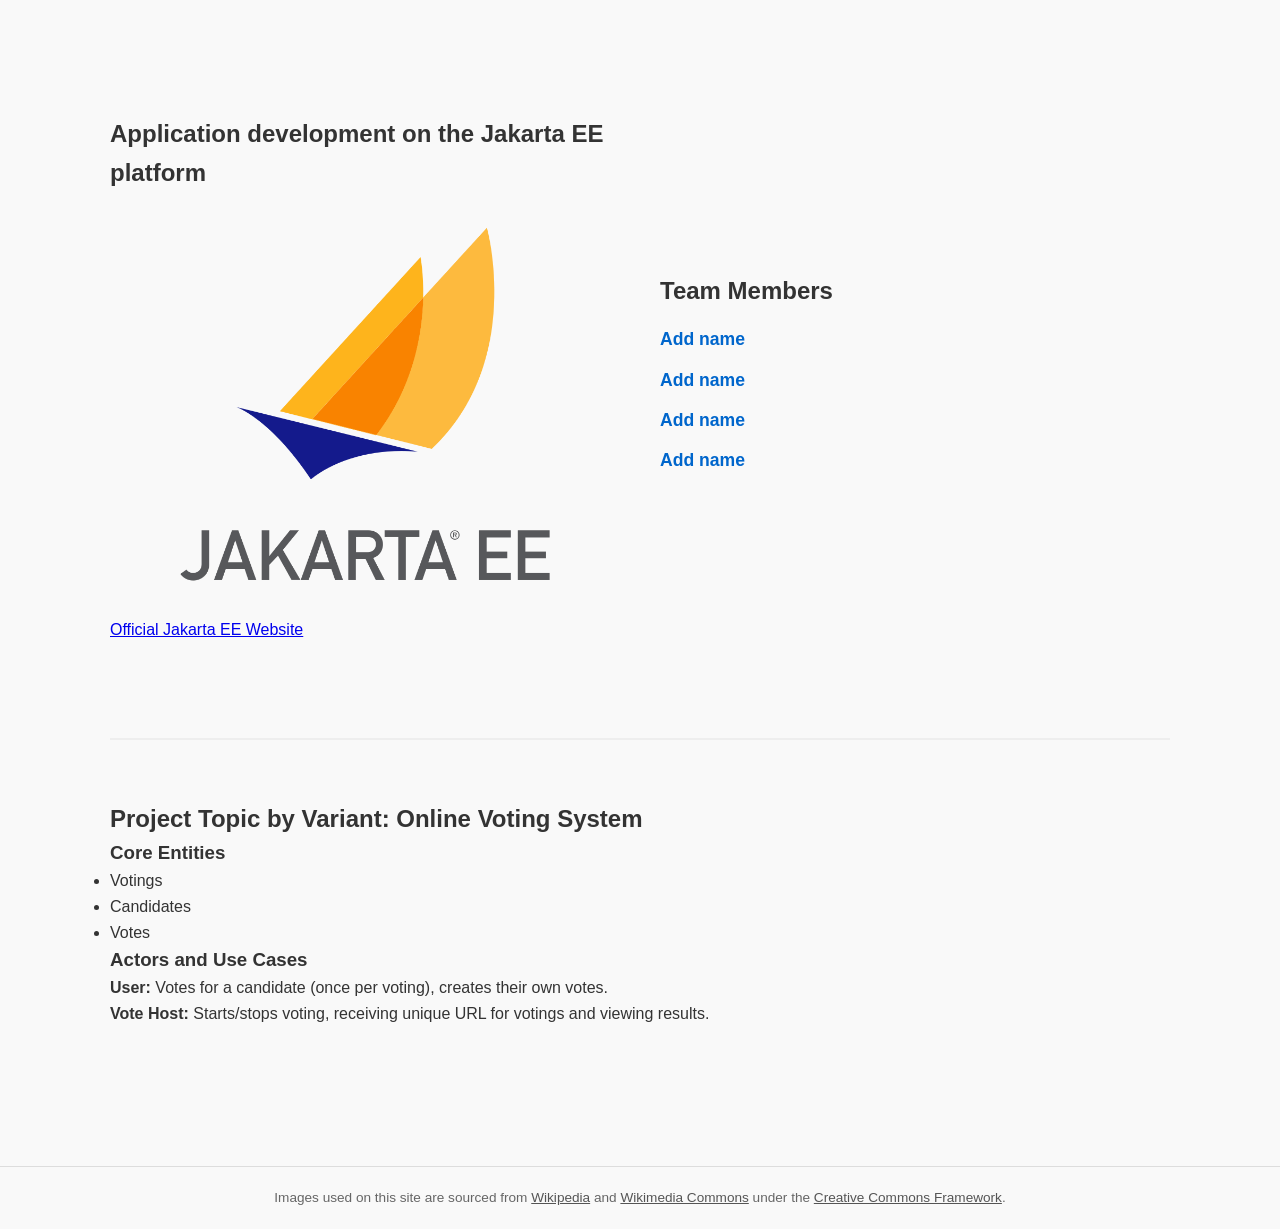
==== lab1/src/main/webapp/index.html @ 1cbaa9f4 "Add base layout for lab 1" ====
<!DOCTYPE html>
<html lang="en">
<head>
<meta charset="UTF-8">
<title>Java EE Laboratory Work 1</title>
<link rel="stylesheet" href="styles.css">
</head>
<body>
	<div class="container">
		<main class="landing-section">
			<section class="left-panel">
				<h1>Application development on the Jakarta EE platform</h1>
				<img class="framework-img" src="images/jakarta-logo.png"
					alt="Jakarta EE Logo"> <br> <a href="https://jakarta.ee"
					target="_blank" rel="noopener">Official Jakarta EE Website</a>
			</section>

			<section class="right-panel">
				<h2>Team Members</h2>
				<ul class="member-list">
					<li><a href="MemberController">Add name</a></li>
					<li><a href="member2.html">Add name</a></li>
					<li><a href="member3.html">Add name</a></li>
					<li><a href="member4.html">Add name</a></li>
				</ul>
			</section>
		</main>

		<section class="variant-section">
			<h2>Project Topic by Variant: Online Voting System</h2>

			<h3>Core Entities</h3>

			<ul>
				<li>Votings</li>
				<li>Candidates</li>
				<li>Votes</li>
			</ul>

			<h3>Actors and Use Cases</h3>
			<p>
				<strong>User:</strong> Votes for a candidate (once per voting),
				creates their own votes.
			</p>
			<p>
				<strong>Vote Host:</strong> Starts/stops voting, receiving unique
				URL for votings and viewing results.
			</p>
		</section>
	</div>
</body>
<footer class="site-footer">
	<p>
		Images used on this site are sourced from <a
			href="https://wikipedia.org" target="_blank" rel="noopener">Wikipedia</a>
		and <a href="https://wikimedia.org" target="_blank" rel="noopener">Wikimedia
			Commons</a> under the <a href="https://creativecommons.org"
			target="_blank" rel="noopener">Creative Commons Framework</a>.
	</p>
</footer>
</html>
---- lab1/src/main/webapp/styles.css ----
@charset "UTF-8";

* {
    box-sizing: border-box;
    margin: 0;
    padding: 0;
}
body {
    font-family: -apple-system, BlinkMacSystemFont, "Segoe UI", Roboto, sans-serif;
    line-height: 1.6;
    color: #333;
    background-color: #f9f9f9;
}
.container {
    max-width: 1100px;
    margin: 0 auto;
    padding: 20px;
}

.landing-section {
    display: flex;
    min-height: 80vh;
    gap: 40px;
    align-items: center;
    border-bottom: 2px solid #eee;
}
.left-panel, .right-panel {
    flex: 1;
}
.framework-img {
    max-width: 100%;
    height: auto;
    border-radius: 8px;
    margin: 15px 0;
}
.member-list {
    list-style: none;
    margin-top: 15px;
}
.member-list li {
    margin-bottom: 12px;
}
.member-list a {
    color: #0066cc;
    text-decoration: none;
    font-weight: bold;
    font-size: 1.1rem;
}
.member-list a:hover {
    text-decoration: underline;
}

.variant-section {
    padding: 60px 0;
}
.entity-list {
    margin: 15px 0 25px 20px;
}

.profile-header {
    text-align: center;
    margin-bottom: 30px;
}
.profile-divider {
    display: flex;
    justify-content: space-between;
    align-items: center;
    border-top: 2px solid #333;
    border-bottom: 2px solid #333;
    padding: 15px 0;
    margin: 20px 0;
}
.contacts-panel {
    display: flex;
    gap: 15px;
    align-items: center;
}
.contact-icon {
    width: 32px;
    height: 32px;
    transition: transform 0.2s;
}
.contact-icon:hover {
    transform: scale(1.1);
}
.back-link {
    display: inline-block;
    margin: 20px 0;
    color: #666;
    text-decoration: none;
}
.back-link:hover {
    color: #000;
}

.contact-icon {
  width: 24px;       
  height: 24px;         
  object-fit: contain; 
  vertical-align: middle; 
  margin: 0 5px;  
}

.site-footer {
    margin-top: 60px;
    padding: 20px 0;
    border-top: 1px solid #ddd;
    text-align: center;
    font-size: 0.85rem;
    color: #666;
}
.site-footer a {
    color: #555;
    text-decoration: underline;
}
.site-footer a:hover {
    color: #000;
}
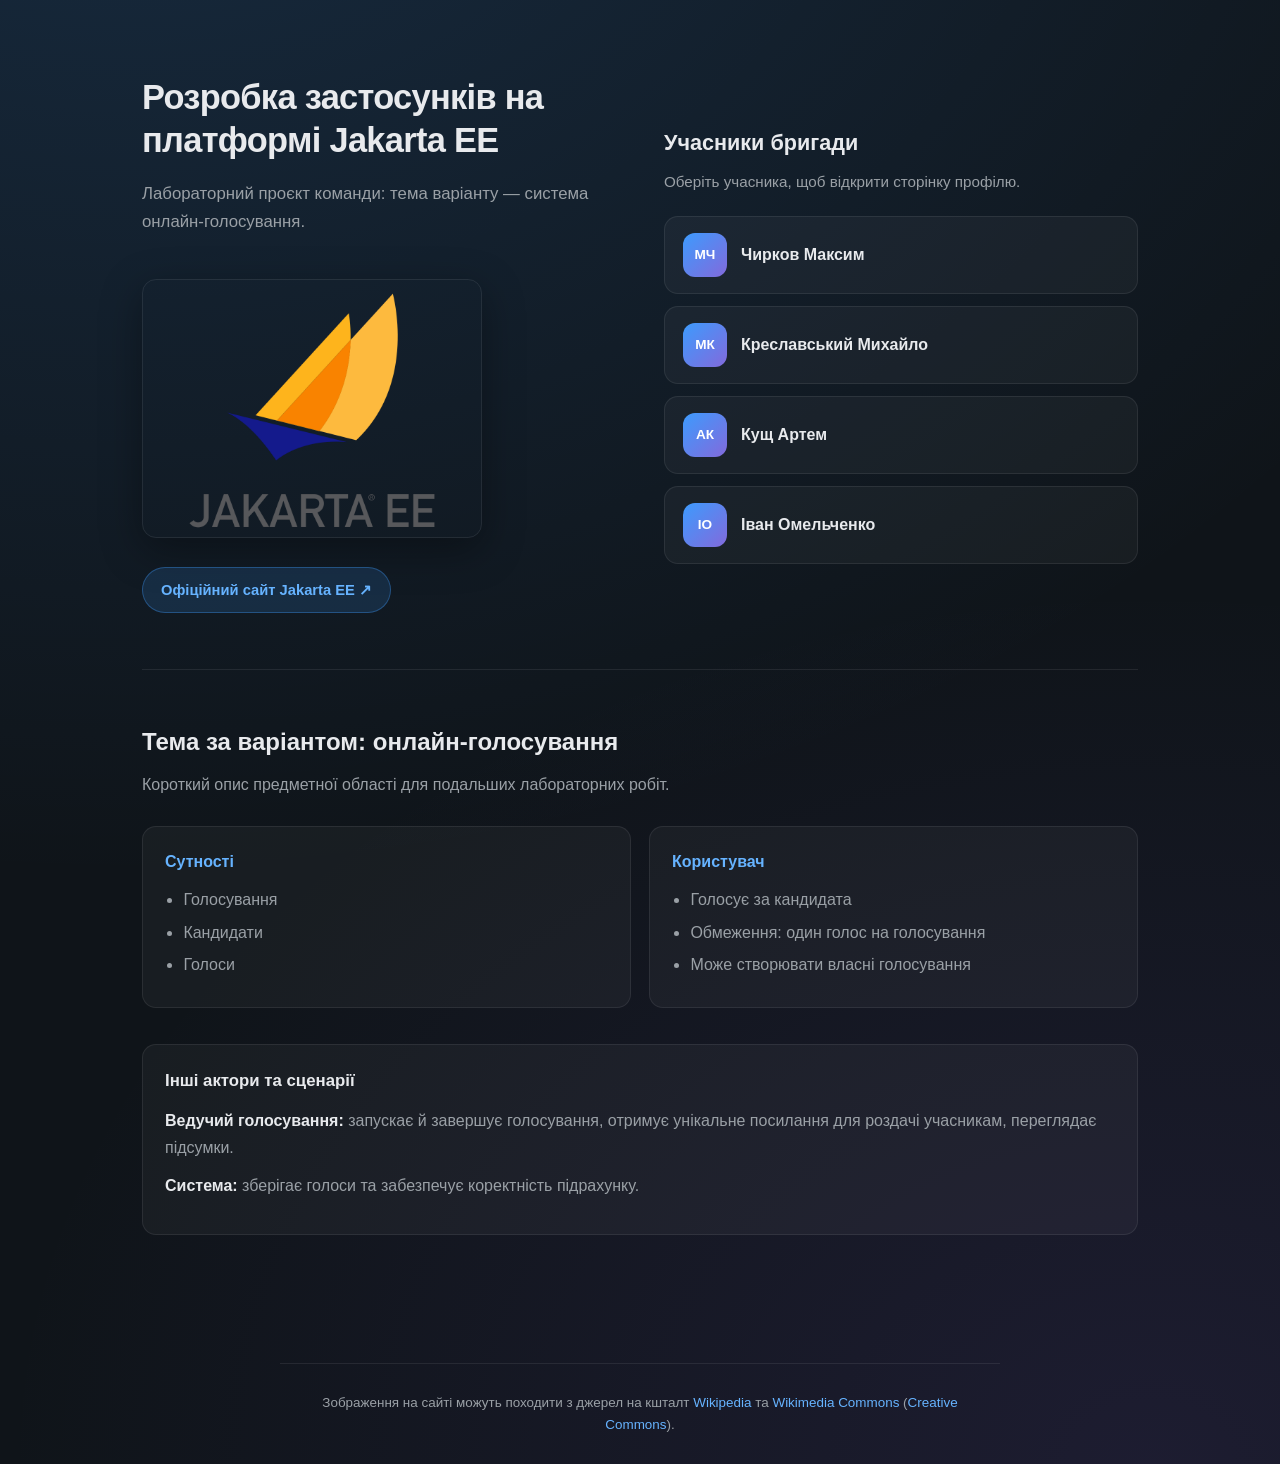
==== commit dd57d0ea: "add members pages, improve UI" ====
--- a/lab1/src/main/webapp/index.html
+++ b/lab1/src/main/webapp/index.html
@@ -1,61 +1,121 @@
-<!DOCTYPE html>
-<html lang="en">
-<head>
-<meta charset="UTF-8">
-<title>Java EE Laboratory Work 1</title>
-<link rel="stylesheet" href="styles.css">
-</head>
-<body>
-	<div class="container">
-		<main class="landing-section">
-			<section class="left-panel">
-				<h1>Application development on the Jakarta EE platform</h1>
-				<img class="framework-img" src="images/jakarta-logo.png"
-					alt="Jakarta EE Logo"> <br> <a href="https://jakarta.ee"
-					target="_blank" rel="noopener">Official Jakarta EE Website</a>
-			</section>
+<!doctype html>
+<html lang="uk">
+  <head>
+    <meta charset="UTF-8" />
+    <meta name="viewport" content="width=device-width, initial-scale=1" />
+    <title>Бригада — Jakarta EE</title>
+    <link rel="stylesheet" href="styles.css" />
+  </head>
+  <body>
+    <div class="container">
+      <main class="landing-section">
+        <section class="left-panel">
+          <h1>Розробка застосунків на платформі Jakarta EE</h1>
+          <p class="lead">
+            Лабораторний проєкт команди: тема варіанту — система
+            онлайн-голосування.
+          </p>
+          <img
+            class="framework-img"
+            src="images/jakarta-logo.png"
+            alt="Логотип Jakarta EE"
+          />
+          <a
+            class="external-pill"
+            href="https://jakarta.ee"
+            target="_blank"
+            rel="noopener"
+            >Офіційний сайт Jakarta EE ↗</a
+          >
+        </section>
 
-			<section class="right-panel">
-				<h2>Team Members</h2>
-				<ul class="member-list">
-					<li><a href="MemberController">Add name</a></li>
-					<li><a href="member2.html">Add name</a></li>
-					<li><a href="member3.html">Add name</a></li>
-					<li><a href="member4.html">Add name</a></li>
-				</ul>
-			</section>
-		</main>
+        <section class="right-panel">
+          <h2>Учасники бригади</h2>
+          <p class="panel-sub">
+            Оберіть учасника, щоб відкрити сторінку профілю.
+          </p>
+          <ul class="member-cards">
+            <li>
+              <a href="member-chyrkov">
+                <span class="avatar" aria-hidden="true">МЧ</span>
+                <span>Чирков Максим</span>
+              </a>
+            </li>
+            <li>
+              <a href="member-kreslavskyi">
+                <span class="avatar" aria-hidden="true">МК</span>
+                <span>Креславський Михайло</span>
+              </a>
+            </li>
+            <li>
+              <a href="member-kushch">
+                <span class="avatar" aria-hidden="true">АК</span>
+                <span>Кущ Артем</span>
+              </a>
+            </li>
+            <li>
+              <a href="member-omelchenko">
+                <span class="avatar" aria-hidden="true">ІО</span>
+                <span>Іван Омельченко</span>
+              </a>
+            </li>
+          </ul>
+        </section>
+      </main>
 
-		<section class="variant-section">
-			<h2>Project Topic by Variant: Online Voting System</h2>
+      <section class="variant-section">
+        <h2>Тема за варіантом: онлайн-голосування</h2>
+        <p class="section-intro">
+          Короткий опис предметної області для подальших лабораторних робіт.
+        </p>
 
-			<h3>Core Entities</h3>
+        <div class="variant-grid">
+          <div class="variant-card">
+            <h3>Сутності</h3>
+            <ul>
+              <li>Голосування</li>
+              <li>Кандидати</li>
+              <li>Голоси</li>
+            </ul>
+          </div>
+          <div class="variant-card">
+            <h3>Користувач</h3>
+            <ul>
+              <li>Голосує за кандидата</li>
+              <li>Обмеження: один голос на голосування</li>
+              <li>Може створювати власні голосування</li>
+            </ul>
+          </div>
+        </div>
 
-			<ul>
-				<li>Votings</li>
-				<li>Candidates</li>
-				<li>Votes</li>
-			</ul>
-
-			<h3>Actors and Use Cases</h3>
-			<p>
-				<strong>User:</strong> Votes for a candidate (once per voting),
-				creates their own votes.
-			</p>
-			<p>
-				<strong>Vote Host:</strong> Starts/stops voting, receiving unique
-				URL for votings and viewing results.
-			</p>
-		</section>
-	</div>
-</body>
-<footer class="site-footer">
-	<p>
-		Images used on this site are sourced from <a
-			href="https://wikipedia.org" target="_blank" rel="noopener">Wikipedia</a>
-		and <a href="https://wikimedia.org" target="_blank" rel="noopener">Wikimedia
-			Commons</a> under the <a href="https://creativecommons.org"
-			target="_blank" rel="noopener">Creative Commons Framework</a>.
-	</p>
-</footer>
+        <div class="actors-block">
+          <h3>Інші актори та сценарії</h3>
+          <p>
+            <strong>Ведучий голосування:</strong> запускає й завершує
+            голосування, отримує унікальне посилання для роздачі учасникам,
+            переглядає підсумки.
+          </p>
+          <p>
+            <strong>Система:</strong> зберігає голоси та забезпечує коректність
+            підрахунку.
+          </p>
+        </div>
+      </section>
+    </div>
+    <footer class="site-footer">
+      <p>
+        Зображення на сайті можуть походити з джерел на кшталт
+        <a href="https://wikipedia.org" target="_blank" rel="noopener"
+          >Wikipedia</a
+        >
+        та
+        <a href="https://wikimedia.org" target="_blank" rel="noopener"
+          >Wikimedia Commons</a
+        >
+        (<a href="https://creativecommons.org" target="_blank" rel="noopener"
+          >Creative Commons</a
+        >).
+      </p>
+    </footer>
+  </body>
 </html>
--- a/lab1/src/main/webapp/styles.css
+++ b/lab1/src/main/webapp/styles.css
@@ -1,119 +1,355 @@
 @charset "UTF-8";
 
+:root {
+  --bg: #0f1419;
+  --bg-elevated: #1a2332;
+  --surface: rgba(255, 255, 255, 0.04);
+  --border: rgba(255, 255, 255, 0.08);
+  --text: #e8eaed;
+  --text-muted: #9aa0a6;
+  --accent: #3d9bfd;
+  --accent-soft: rgba(61, 155, 253, 0.15);
+  --accent-hover: #66b3ff;
+  --radius: 14px;
+  --shadow: 0 12px 40px rgba(0, 0, 0, 0.35);
+}
+
 * {
-    box-sizing: border-box;
-    margin: 0;
-    padding: 0;
-}
+  box-sizing: border-box;
+  margin: 0;
+  padding: 0;
+}
+
 body {
-    font-family: -apple-system, BlinkMacSystemFont, "Segoe UI", Roboto, sans-serif;
-    line-height: 1.6;
-    color: #333;
-    background-color: #f9f9f9;
-}
+  font-family:
+    -apple-system, BlinkMacSystemFont, "Segoe UI", Roboto, "Helvetica Neue",
+    Arial, sans-serif;
+  line-height: 1.65;
+  color: var(--text);
+  background: var(--bg);
+  background-image:
+    radial-gradient(
+      ellipse 120% 80% at 10% -20%,
+      rgba(61, 155, 253, 0.18),
+      transparent
+    ),
+    radial-gradient(
+      ellipse 90% 60% at 90% 100%,
+      rgba(130, 90, 220, 0.12),
+      transparent
+    );
+  min-height: 100vh;
+}
+
 .container {
-    max-width: 1100px;
-    margin: 0 auto;
-    padding: 20px;
-}
-
+  max-width: 1040px;
+  margin: 0 auto;
+  padding: 28px 22px 48px;
+}
+
+/* ——— Landing ——— */
 .landing-section {
-    display: flex;
-    min-height: 80vh;
-    gap: 40px;
-    align-items: center;
-    border-bottom: 2px solid #eee;
-}
-.left-panel, .right-panel {
-    flex: 1;
-}
+  display: grid;
+  grid-template-columns: 1fr 1fr;
+  gap: 48px;
+  align-items: center;
+  padding: 48px 0 56px;
+  border-bottom: 1px solid var(--border);
+}
+
+@media (max-width: 860px) {
+  .landing-section {
+    grid-template-columns: 1fr;
+  }
+}
+
+.left-panel h1 {
+  font-size: clamp(1.65rem, 3.5vw, 2.15rem);
+  font-weight: 700;
+  letter-spacing: -0.02em;
+  line-height: 1.25;
+  margin-bottom: 18px;
+}
+
+.left-panel .lead {
+  color: var(--text-muted);
+  font-size: 1.05rem;
+  margin-bottom: 22px;
+}
+
+.external-pill {
+  display: inline-flex;
+  align-items: center;
+  gap: 8px;
+  margin-top: 8px;
+  padding: 10px 18px;
+  background: var(--accent-soft);
+  border: 1px solid rgba(61, 155, 253, 0.35);
+  border-radius: 999px;
+  color: var(--accent-hover);
+  text-decoration: none;
+  font-weight: 600;
+  font-size: 0.92rem;
+  transition:
+    background 0.2s,
+    transform 0.2s;
+}
+
+.external-pill:hover {
+  background: rgba(61, 155, 253, 0.28);
+  transform: translateY(-1px);
+}
+
 .framework-img {
-    max-width: 100%;
-    height: auto;
-    border-radius: 8px;
-    margin: 15px 0;
-}
-.member-list {
-    list-style: none;
-    margin-top: 15px;
-}
-.member-list li {
-    margin-bottom: 12px;
-}
-.member-list a {
-    color: #0066cc;
-    text-decoration: none;
-    font-weight: bold;
-    font-size: 1.1rem;
-}
-.member-list a:hover {
-    text-decoration: underline;
-}
-
+  max-width: min(100%, 340px);
+  height: auto;
+  border-radius: var(--radius);
+  margin: 22px 0 12px;
+  box-shadow: var(--shadow);
+  border: 1px solid var(--border);
+}
+
+.right-panel h2 {
+  font-size: 1.35rem;
+  font-weight: 700;
+  margin-bottom: 8px;
+}
+
+.right-panel .panel-sub {
+  color: var(--text-muted);
+  font-size: 0.95rem;
+  margin-bottom: 22px;
+}
+
+.member-cards {
+  list-style: none;
+  display: flex;
+  flex-direction: column;
+  gap: 12px;
+}
+
+.member-cards a {
+  display: flex;
+  align-items: center;
+  gap: 14px;
+  padding: 16px 18px;
+  background: var(--surface);
+  border: 1px solid var(--border);
+  border-radius: var(--radius);
+  color: var(--text);
+  text-decoration: none;
+  font-weight: 600;
+  transition:
+    border-color 0.2s,
+    background 0.2s,
+    transform 0.2s;
+}
+
+.member-cards a:hover {
+  border-color: rgba(61, 155, 253, 0.45);
+  background: rgba(61, 155, 253, 0.08);
+  transform: translateX(4px);
+}
+
+.member-cards .avatar {
+  width: 44px;
+  height: 44px;
+  border-radius: 12px;
+  background: linear-gradient(135deg, var(--accent), #826adc);
+  display: flex;
+  align-items: center;
+  justify-content: center;
+  font-size: 0.85rem;
+  font-weight: 700;
+  color: #fff;
+  flex-shrink: 0;
+}
+
+/* ——— Variant section ——— */
 .variant-section {
-    padding: 60px 0;
-}
-.entity-list {
-    margin: 15px 0 25px 20px;
+  padding: 52px 0 24px;
+}
+
+.variant-section h2 {
+  font-size: 1.5rem;
+  margin-bottom: 10px;
+}
+
+.variant-section > p.section-intro {
+  color: var(--text-muted);
+  margin-bottom: 28px;
+  max-width: 62ch;
+}
+
+.variant-grid {
+  display: grid;
+  grid-template-columns: repeat(auto-fit, minmax(240px, 1fr));
+  gap: 18px;
+  margin-bottom: 36px;
+}
+
+.variant-card {
+  padding: 22px;
+  background: var(--surface);
+  border: 1px solid var(--border);
+  border-radius: var(--radius);
+}
+
+.variant-card h3 {
+  font-size: 1rem;
+  color: var(--accent-hover);
+  margin-bottom: 12px;
+}
+
+.variant-card ul {
+  margin-left: 1.15rem;
+  color: var(--text-muted);
+}
+
+.variant-card ul li {
+  margin-bottom: 6px;
+}
+
+.actors-block {
+  padding: 22px;
+  background: var(--surface);
+  border: 1px solid var(--border);
+  border-radius: var(--radius);
+}
+
+.actors-block h3 {
+  margin-bottom: 14px;
+  font-size: 1.05rem;
+}
+
+.actors-block p {
+  margin-bottom: 12px;
+  color: var(--text-muted);
+}
+
+.actors-block strong {
+  color: var(--text);
+}
+
+/* ——— Profile pages ——— */
+.profile-page .back-link {
+  display: inline-flex;
+  align-items: center;
+  gap: 8px;
+  margin-bottom: 28px;
+  padding: 8px 14px;
+  border-radius: 999px;
+  background: var(--surface);
+  border: 1px solid var(--border);
+  color: var(--text-muted);
+  text-decoration: none;
+  font-size: 0.9rem;
+  font-weight: 500;
+  transition:
+    color 0.2s,
+    border-color 0.2s;
+}
+
+.profile-page .back-link:hover {
+  color: var(--accent-hover);
+  border-color: rgba(61, 155, 253, 0.35);
+}
+
+.profile-card {
+  background: var(--surface);
+  border: 1px solid var(--border);
+  border-radius: calc(var(--radius) + 4px);
+  padding: 36px 32px 40px;
+  box-shadow: var(--shadow);
 }
 
 .profile-header {
-    text-align: center;
-    margin-bottom: 30px;
-}
-.profile-divider {
-    display: flex;
-    justify-content: space-between;
-    align-items: center;
-    border-top: 2px solid #333;
-    border-bottom: 2px solid #333;
-    padding: 15px 0;
-    margin: 20px 0;
-}
+  text-align: center;
+  margin-bottom: 28px;
+}
+
+.profile-header h1 {
+  font-size: clamp(1.75rem, 4vw, 2.35rem);
+  font-weight: 700;
+  letter-spacing: -0.02em;
+}
+
+.profile-meta-row {
+  display: flex;
+  flex-wrap: wrap;
+  justify-content: center;
+  gap: 24px;
+  padding: 20px 0;
+  border-top: 1px solid var(--border);
+  border-bottom: 1px solid var(--border);
+  margin-bottom: 28px;
+}
+
+.profile-meta-row .meta-item {
+  text-align: center;
+}
+
+.profile-meta-row .meta-label {
+  display: block;
+  font-size: 0.78rem;
+  text-transform: uppercase;
+  letter-spacing: 0.08em;
+  color: var(--text-muted);
+  margin-bottom: 6px;
+}
+
+.profile-meta-row .meta-value {
+  font-weight: 600;
+}
+
 .contacts-panel {
-    display: flex;
-    gap: 15px;
-    align-items: center;
-}
+  display: flex;
+  gap: 12px;
+  align-items: center;
+  justify-content: center;
+}
+
 .contact-icon {
-    width: 32px;
-    height: 32px;
-    transition: transform 0.2s;
-}
-.contact-icon:hover {
-    transform: scale(1.1);
-}
-.back-link {
-    display: inline-block;
-    margin: 20px 0;
-    color: #666;
-    text-decoration: none;
-}
-.back-link:hover {
-    color: #000;
-}
-
-.contact-icon {
-  width: 24px;       
-  height: 24px;         
-  object-fit: contain; 
-  vertical-align: middle; 
-  margin: 0 5px;  
-}
-
+  width: 36px;
+  height: 36px;
+  object-fit: contain;
+  vertical-align: middle;
+  transition: transform 0.2s;
+}
+
+a:hover .contact-icon {
+  transform: scale(1.08);
+}
+
+.bio-content {
+  max-width: 58ch;
+  margin: 0 auto;
+  color: var(--text-muted);
+  font-size: 1.05rem;
+}
+
+.bio-content p + p {
+  margin-top: 14px;
+}
+
+/* ——— Footer ——— */
 .site-footer {
-    margin-top: 60px;
-    padding: 20px 0;
-    border-top: 1px solid #ddd;
-    text-align: center;
-    font-size: 0.85rem;
-    color: #666;
-}
+  margin-top: 56px;
+  padding: 28px 22px;
+  border-top: 1px solid var(--border);
+  text-align: center;
+  font-size: 0.84rem;
+  color: var(--text-muted);
+  max-width: 720px;
+  margin-left: auto;
+  margin-right: auto;
+}
+
 .site-footer a {
-    color: #555;
-    text-decoration: underline;
-}
+  color: var(--accent-hover);
+  text-decoration: none;
+}
+
 .site-footer a:hover {
-    color: #000;
-}
-
+  text-decoration: underline;
+}
